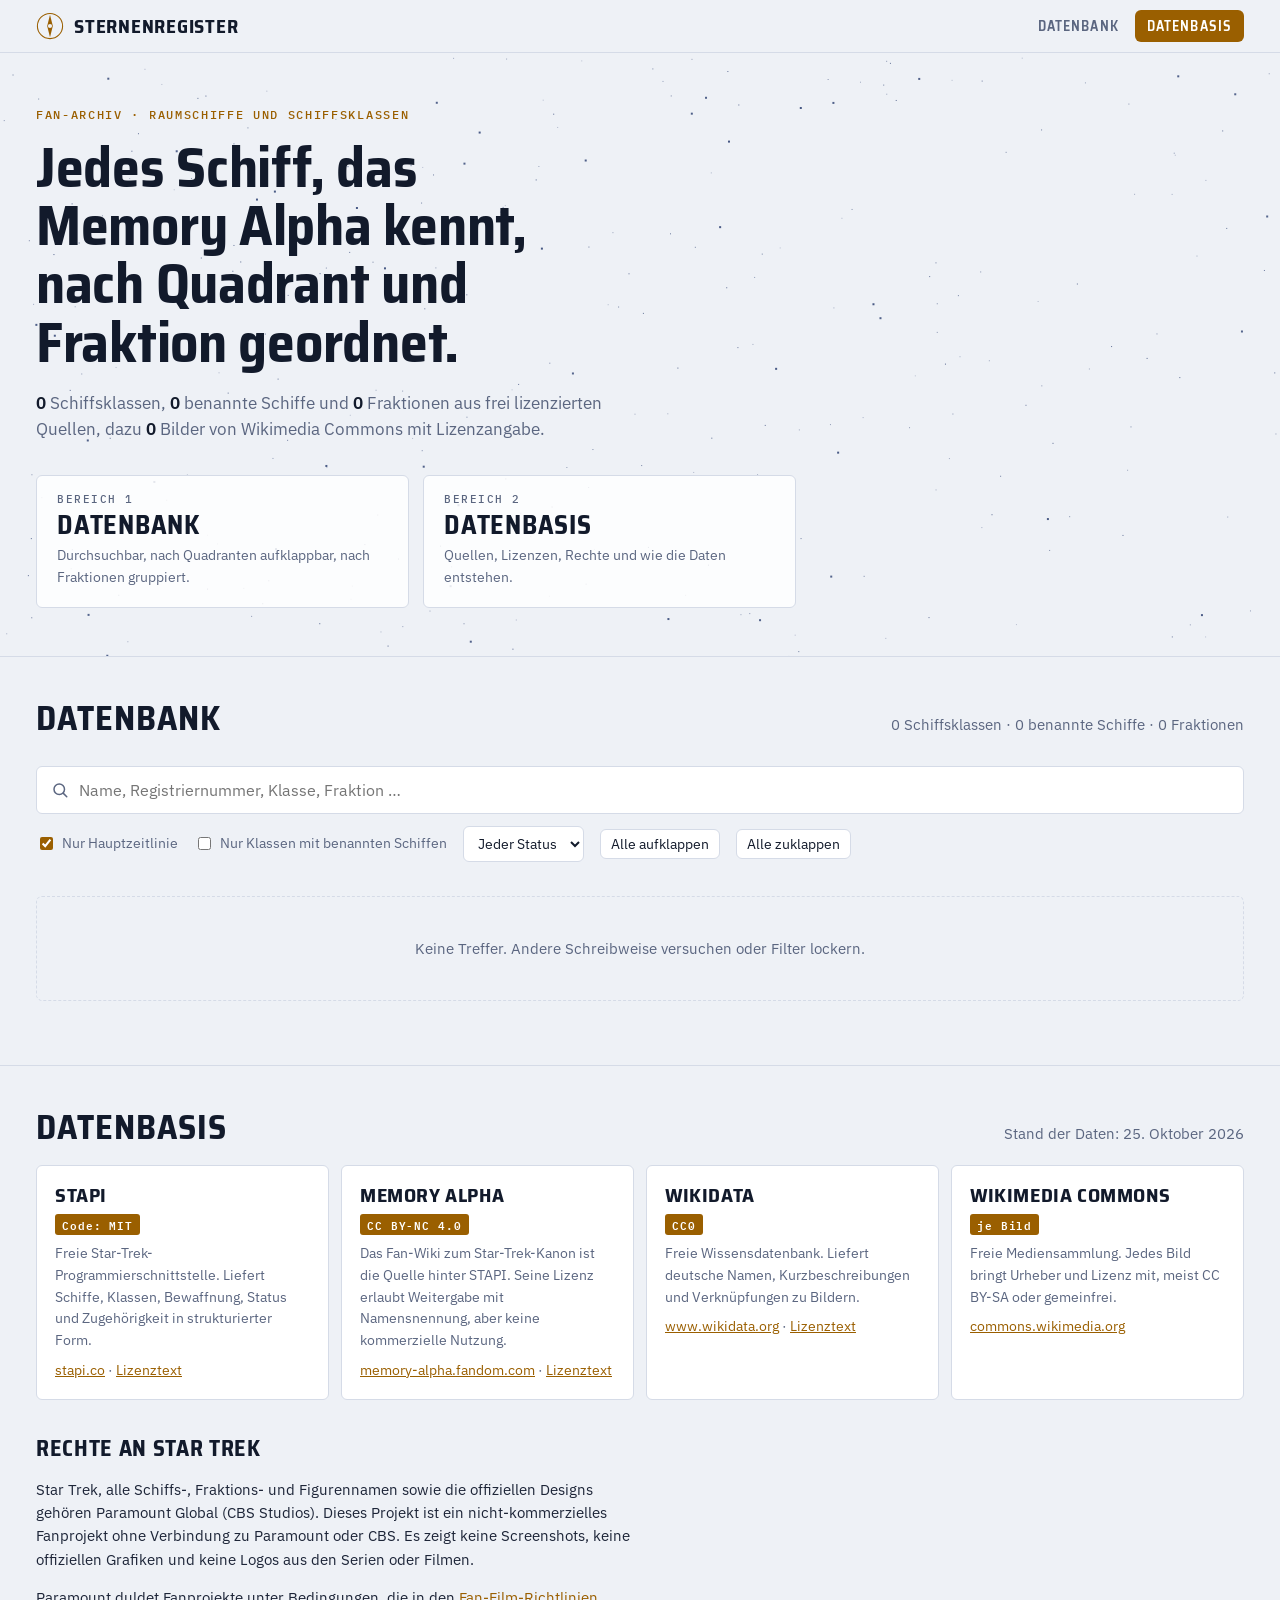
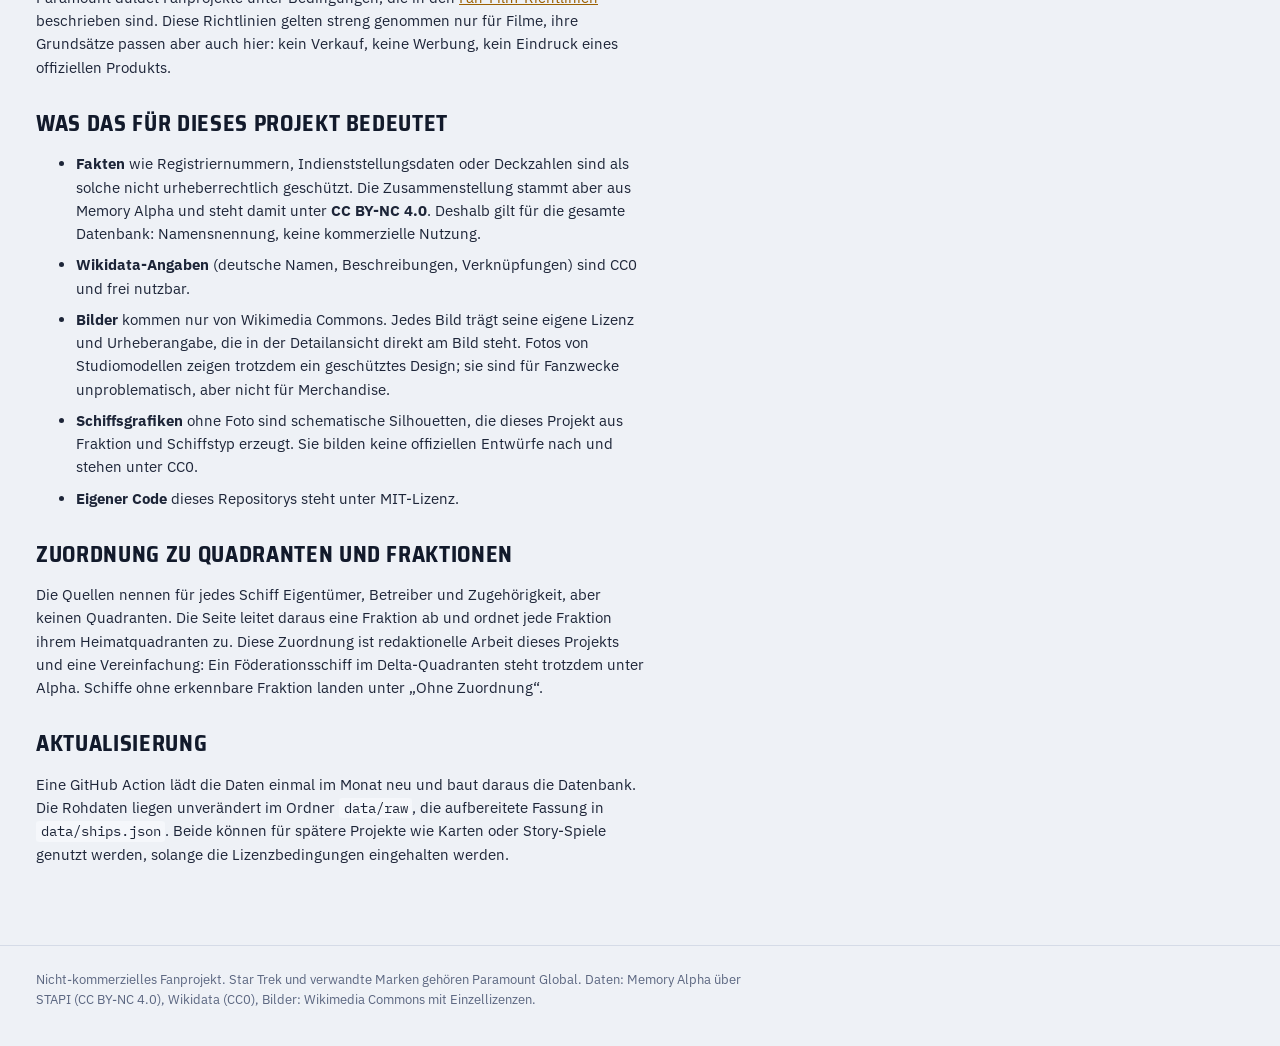
==== site/index.html @ c456ac93 "Hauptseite mit Datenbank und Datenbasis, Aufbereitung der Daten Co-Authored-By: Claude Opus 5.5 (1M " ====
<!doctype html>
<html lang="de">
<head>
<meta charset="utf-8">
<meta name="viewport" content="width=device-width, initial-scale=1, viewport-fit=cover">
<title>Sternenregister</title>
<meta name="claude:viewport-fit-sides" content="cover">
<link rel="preconnect" href="https://fonts.googleapis.com">
<link rel="preconnect" href="https://fonts.gstatic.com" crossorigin>
<link rel="stylesheet" href="https://fonts.googleapis.com/css2?family=Saira+Semi+Condensed:wght@400;600;700&family=IBM+Plex+Sans:wght@400;500;600&family=IBM+Plex+Mono:wght@400;500&display=swap">
<link rel="stylesheet" href="styles.css">
</head>
<body>
<!--BODY-->
<header class="top">
  <div class="wrap top-in">
    <a class="brand" href="#start" aria-label="Sternenregister, zur Startseite">
      <svg viewBox="0 0 40 40" aria-hidden="true"><circle cx="20" cy="20" r="18" fill="none" stroke="currentColor" stroke-width="1.5"/><path d="M20 4 L24 20 L20 36 L16 20 Z" fill="currentColor"/><circle cx="20" cy="20" r="3" fill="var(--bg)"/></svg>
      <span>Sternenregister</span>
    </a>
    <nav class="tabs" aria-label="Bereiche">
      <a href="#datenbank" data-view="datenbank">Datenbank</a>
      <a href="#datenbasis" data-view="datenbasis">Datenbasis</a>
    </nav>
  </div>
</header>

<main>
  <section id="start" class="hero">
    <canvas id="starfield" aria-hidden="true"></canvas>
    <div class="wrap hero-in">
      <p class="eyebrow">Fan-Archiv · Raumschiffe und Schiffsklassen</p>
      <h1>Jedes Schiff, das Memory Alpha kennt, nach Quadrant und Fraktion geordnet.</h1>
      <p class="lede" id="hero-stats">Die Daten werden geladen.</p>
      <div class="hero-cards">
        <a class="door" href="#datenbank">
          <span class="door-k">Bereich 1</span>
          <span class="door-t">Datenbank</span>
          <span class="door-d">Durchsuchbar, nach Quadranten aufklappbar, nach Fraktionen gruppiert.</span>
        </a>
        <a class="door" href="#datenbasis">
          <span class="door-k">Bereich 2</span>
          <span class="door-t">Datenbasis</span>
          <span class="door-d">Quellen, Lizenzen, Rechte und wie die Daten entstehen.</span>
        </a>
      </div>
    </div>
  </section>

  <section id="datenbank" class="view">
    <div class="wrap">
      <div class="sec-head">
        <h2>Datenbank</h2>
        <p class="muted" id="db-summary"></p>
      </div>

      <div class="controls" role="search">
        <label class="search">
          <span class="sr">Suche</span>
          <svg viewBox="0 0 24 24" aria-hidden="true"><circle cx="11" cy="11" r="7" fill="none" stroke="currentColor" stroke-width="2"/><path d="M16.5 16.5 L21 21" stroke="currentColor" stroke-width="2" stroke-linecap="round"/></svg>
          <input id="q" type="search" placeholder="Name, Registriernummer, Klasse, Fraktion …" autocomplete="off">
        </label>
        <div class="filters">
          <label class="chk"><input type="checkbox" id="f-main" checked> Nur Hauptzeitlinie</label>
          <label class="chk"><input type="checkbox" id="f-ships"> Nur Klassen mit benannten Schiffen</label>
          <select id="f-status" aria-label="Status">
            <option value="">Jeder Status</option>
          </select>
          <button type="button" class="btn-ghost" id="expand-all">Alle aufklappen</button>
          <button type="button" class="btn-ghost" id="collapse-all">Alle zuklappen</button>
        </div>
      </div>

      <div id="quadrants" class="quadrants"></div>
    </div>
  </section>

  <section id="datenbasis" class="view">
    <div class="wrap prose-wrap">
      <div class="sec-head">
        <h2>Datenbasis</h2>
        <p class="muted" id="basis-built"></p>
      </div>
      <div class="sources" id="sources"></div>

      <div class="prose">
        <h3>Rechte an Star Trek</h3>
        <p>Star Trek, alle Schiffs-, Fraktions- und Figurennamen sowie die offiziellen Designs gehören Paramount Global (CBS Studios). Dieses Projekt ist ein nicht-kommerzielles Fanprojekt ohne Verbindung zu Paramount oder CBS. Es zeigt keine Screenshots, keine offiziellen Grafiken und keine Logos aus den Serien oder Filmen.</p>
        <p>Paramount duldet Fanprojekte unter Bedingungen, die in den <a href="https://www.startrek.com/fan-films" target="_blank" rel="noopener">Fan-Film-Richtlinien</a> beschrieben sind. Diese Richtlinien gelten streng genommen nur für Filme, ihre Grundsätze passen aber auch hier: kein Verkauf, keine Werbung, kein Eindruck eines offiziellen Produkts.</p>

        <h3>Was das für dieses Projekt bedeutet</h3>
        <ul>
          <li><strong>Fakten</strong> wie Registriernummern, Indienststellungsdaten oder Deckzahlen sind als solche nicht urheberrechtlich geschützt. Die Zusammenstellung stammt aber aus Memory Alpha und steht damit unter <strong>CC BY-NC 4.0</strong>. Deshalb gilt für die gesamte Datenbank: Namensnennung, keine kommerzielle Nutzung.</li>
          <li><strong>Wikidata-Angaben</strong> (deutsche Namen, Beschreibungen, Verknüpfungen) sind CC0 und frei nutzbar.</li>
          <li><strong>Bilder</strong> kommen nur von Wikimedia Commons. Jedes Bild trägt seine eigene Lizenz und Urheberangabe, die in der Detailansicht direkt am Bild steht. Fotos von Studiomodellen zeigen trotzdem ein geschütztes Design; sie sind für Fanzwecke unproblematisch, aber nicht für Merchandise.</li>
          <li><strong>Schiffsgrafiken</strong> ohne Foto sind schematische Silhouetten, die dieses Projekt aus Fraktion und Schiffstyp erzeugt. Sie bilden keine offiziellen Entwürfe nach und stehen unter CC0.</li>
          <li><strong>Eigener Code</strong> dieses Repositorys steht unter MIT-Lizenz.</li>
        </ul>

        <h3>Zuordnung zu Quadranten und Fraktionen</h3>
        <p>Die Quellen nennen für jedes Schiff Eigentümer, Betreiber und Zugehörigkeit, aber keinen Quadranten. Die Seite leitet daraus eine Fraktion ab und ordnet jede Fraktion ihrem Heimatquadranten zu. Diese Zuordnung ist redaktionelle Arbeit dieses Projekts und eine Vereinfachung: Ein Föderationsschiff im Delta-Quadranten steht trotzdem unter Alpha. Schiffe ohne erkennbare Fraktion landen unter „Ohne Zuordnung“.</p>

        <h3>Aktualisierung</h3>
        <p>Eine GitHub Action lädt die Daten einmal im Monat neu und baut daraus die Datenbank. Die Rohdaten liegen unverändert im Ordner <code>data/raw</code>, die aufbereitete Fassung in <code>data/ships.json</code>. Beide können für spätere Projekte wie Karten oder Story-Spiele genutzt werden, solange die Lizenzbedingungen eingehalten werden.</p>
      </div>
    </div>
  </section>
</main>

<div class="drawer" id="drawer" hidden>
  <div class="drawer-scrim" data-close></div>
  <article class="drawer-panel" role="dialog" aria-modal="true" aria-labelledby="d-title">
    <button type="button" class="close" data-close aria-label="Schließen">×</button>
    <div id="drawer-body"></div>
  </article>
</div>

<footer class="foot">
  <div class="wrap">
    <p>Nicht-kommerzielles Fanprojekt. Star Trek und verwandte Marken gehören Paramount Global. Daten: Memory Alpha über STAPI (CC BY-NC 4.0), Wikidata (CC0), Bilder: Wikimedia Commons mit Einzellizenzen.</p>
  </div>
</footer>
<!--/BODY-->
<script src="data.js"></script>
<script src="app.js"></script>
</body>
</html>
---- site/styles.css ----
/* Layout: Navigationsatlas. Ein ruhiger Kopf, darunter Quadranten als aufklappbare Sektoren,
   darin Fraktionen, darin Schiffsklassen als Karteikarten mit schematischer Silhouette. */
:root {
  --bg: #0a0e16;
  --surface: #111827;
  --surface-2: #172033;
  --line: #243049;
  --fg: #e4e8f1;
  --muted: #8b95ad;
  --accent: #e6ad4c;
  --accent-ink: #1a1204;
  --grid: rgba(120, 150, 210, 0.07);
  --star: 220, 230, 255;
  --shadow: 0 20px 60px rgba(0, 0, 0, 0.55);
  --font-display: "Saira Semi Condensed", "Arial Narrow", "Roboto Condensed", sans-serif;
  --font-body: "IBM Plex Sans", "Segoe UI", system-ui, sans-serif;
  --font-mono: "IBM Plex Mono", ui-monospace, "SFMono-Regular", Menlo, monospace;
  --r: 6px;
  color-scheme: dark;
}
@media (prefers-color-scheme: light) {
  :root:not([data-theme="dark"]) {
    --bg: #eef1f6; --surface: #ffffff; --surface-2: #f5f7fb; --line: #d5dbe7;
    --fg: #121a2b; --muted: #5b6680; --accent: #9a5f00; --accent-ink: #ffffff;
    --grid: rgba(40, 60, 110, 0.06); --star: 40, 60, 110; --shadow: 0 20px 50px rgba(20, 30, 60, 0.18);
    color-scheme: light;
  }
}
:root[data-theme="light"] {
  --bg: #eef1f6; --surface: #ffffff; --surface-2: #f5f7fb; --line: #d5dbe7;
  --fg: #121a2b; --muted: #5b6680; --accent: #9a5f00; --accent-ink: #ffffff;
  --grid: rgba(40, 60, 110, 0.06); --star: 40, 60, 110; --shadow: 0 20px 50px rgba(20, 30, 60, 0.18);
  color-scheme: light;
}

* { box-sizing: border-box; }
html { scroll-behavior: smooth; }
@media (prefers-reduced-motion: reduce) { html { scroll-behavior: auto; } }
body {
  margin: 0;
  background: var(--bg);
  color: var(--fg);
  font: 15px/1.55 var(--font-body);
  -webkit-font-smoothing: antialiased;
}
body::before {
  content: ""; position: fixed; inset: 0 0 auto; height: env(safe-area-inset-top, 0px);
  z-index: 10; background: var(--bg);
}
a { color: var(--accent); }
a:focus-visible, button:focus-visible, input:focus-visible, select:focus-visible, summary:focus-visible {
  outline: 2px solid var(--accent); outline-offset: 2px; border-radius: 3px;
}
code { font-family: var(--font-mono); font-size: 0.9em; background: var(--surface-2); padding: 0.1em 0.35em; border-radius: 3px; }
.sr { position: absolute; width: 1px; height: 1px; overflow: hidden; clip: rect(0 0 0 0); }
.muted { color: var(--muted); }
.wrap {
  max-width: 1240px; margin: 0 auto;
  padding-left: max(16px, env(safe-area-inset-left, 0px));
  padding-right: max(16px, env(safe-area-inset-right, 0px));
}

/* Kopfzeile */
.top {
  position: sticky; top: env(safe-area-inset-top, 0px); z-index: 20;
  background: color-mix(in srgb, var(--bg) 88%, transparent);
  backdrop-filter: blur(10px);
  border-bottom: 1px solid var(--line);
}
.top-in { display: flex; align-items: center; justify-content: space-between; gap: 16px; padding-block: 10px; }
.brand { display: flex; align-items: center; gap: 10px; color: var(--fg); text-decoration: none; font: 700 19px/1 var(--font-display); letter-spacing: 0.04em; text-transform: uppercase; }
.brand svg { width: 28px; height: 28px; color: var(--accent); }
.tabs { display: flex; gap: 4px; }
.tabs a {
  font: 600 14px/1 var(--font-display); letter-spacing: 0.08em; text-transform: uppercase;
  color: var(--muted); text-decoration: none; padding: 9px 12px; border-radius: var(--r);
}
.tabs a:hover { color: var(--fg); background: var(--surface-2); }
.tabs a.on { color: var(--accent-ink); background: var(--accent); }

/* Hero */
.hero { position: relative; overflow: hidden; border-bottom: 1px solid var(--line); }
#starfield { position: absolute; inset: 0; width: 100%; height: 100%; }
.hero-in { position: relative; padding-block: 56px 48px; }
.eyebrow { font: 500 12px/1 var(--font-mono); letter-spacing: 0.14em; text-transform: uppercase; color: var(--accent); margin: 0 0 18px; }
.hero h1 {
  font: 700 clamp(30px, 5vw, 56px)/1.04 var(--font-display); letter-spacing: -0.005em;
  margin: 0; max-width: 18ch; text-wrap: balance;
}
.lede { color: var(--muted); font-size: 17px; max-width: 60ch; margin: 18px 0 0; }
.lede b { color: var(--fg); font-weight: 600; font-variant-numeric: tabular-nums; }
.hero-cards { display: grid; grid-template-columns: repeat(auto-fit, minmax(240px, 1fr)); gap: 14px; margin-top: 32px; max-width: 760px; }
.door {
  display: grid; gap: 6px; padding: 18px 20px; text-decoration: none; color: var(--fg);
  background: color-mix(in srgb, var(--surface) 85%, transparent); border: 1px solid var(--line); border-radius: var(--r);
  transition: border-color .15s, transform .15s;
}
.door:hover { border-color: var(--accent); transform: translateY(-2px); }
.door-k { font: 500 11px/1 var(--font-mono); letter-spacing: 0.14em; text-transform: uppercase; color: var(--muted); }
.door-t { font: 700 26px/1.1 var(--font-display); text-transform: uppercase; letter-spacing: 0.03em; }
.door-d { color: var(--muted); font-size: 14px; }

/* Abschnitte */
.view { padding-block: 44px 64px; scroll-margin-top: 60px; }
.view + .view { border-top: 1px solid var(--line); }
.sec-head { display: flex; flex-wrap: wrap; align-items: baseline; justify-content: space-between; gap: 6px 20px; margin-bottom: 20px; }
.sec-head h2 { font: 700 34px/1 var(--font-display); text-transform: uppercase; letter-spacing: 0.03em; margin: 0; }
.sec-head p { margin: 0; font-variant-numeric: tabular-nums; }

/* Steuerung */
.controls { display: grid; gap: 12px; margin-bottom: 24px; position: sticky; top: calc(env(safe-area-inset-top, 0px) + 53px); z-index: 5; background: var(--bg); padding-block: 10px; }
.search { display: flex; align-items: center; gap: 10px; background: var(--surface); border: 1px solid var(--line); border-radius: var(--r); padding: 0 14px; }
.search:focus-within { border-color: var(--accent); }
.search svg { width: 18px; height: 18px; color: var(--muted); flex: none; }
.search input { flex: 1; min-width: 0; background: none; border: 0; color: var(--fg); font: 16px/1 var(--font-body); padding: 13px 0; outline: none; }
.filters { display: flex; flex-wrap: wrap; gap: 8px 16px; align-items: center; font-size: 14px; color: var(--muted); }
.chk { display: flex; align-items: center; gap: 6px; cursor: pointer; }
.chk input { accent-color: var(--accent); }
select, .btn-ghost {
  font: 14px/1 var(--font-body); color: var(--fg); background: var(--surface); border: 1px solid var(--line);
  border-radius: var(--r); padding: 7px 10px; cursor: pointer;
}
.btn-ghost:hover { border-color: var(--muted); }

/* Quadranten */
.quadrants { display: grid; gap: 14px; }
.quad { border: 1px solid var(--line); border-radius: var(--r); background: var(--surface); overflow: hidden; }
.quad > summary {
  list-style: none; cursor: pointer; display: grid; grid-template-columns: 56px 1fr auto; align-items: center; gap: 16px;
  padding: 16px 18px; background-image: linear-gradient(var(--grid) 1px, transparent 1px), linear-gradient(90deg, var(--grid) 1px, transparent 1px);
  background-size: 22px 22px;
}
.quad > summary::-webkit-details-marker { display: none; }
.quad-glyph { width: 56px; height: 56px; }
.quad-name { font: 700 24px/1 var(--font-display); text-transform: uppercase; letter-spacing: 0.04em; }
.quad-sub { color: var(--muted); font-size: 13px; margin-top: 4px; }
.quad-count { text-align: right; font: 500 13px/1.3 var(--font-mono); color: var(--muted); font-variant-numeric: tabular-nums; }
.quad-count b { display: block; color: var(--fg); font: 700 22px/1 var(--font-display); }
.chev { transition: transform .2s; display: inline-block; margin-left: 6px; color: var(--muted); }
details[open] > summary .chev { transform: rotate(90deg); }
.quad-body { padding: 4px 18px 18px; display: grid; gap: 10px; }

.fac { border-top: 1px solid var(--line); }
.fac > summary { list-style: none; cursor: pointer; display: flex; align-items: center; gap: 12px; padding: 14px 0; }
.fac > summary::-webkit-details-marker { display: none; }
.fac-dot { width: 12px; height: 12px; border-radius: 50%; background: var(--fc); box-shadow: 0 0 0 3px color-mix(in srgb, var(--fc) 25%, transparent); flex: none; }
.fac-name { font: 600 18px/1.2 var(--font-display); letter-spacing: 0.02em; }
.fac-meta { margin-left: auto; color: var(--muted); font: 13px/1 var(--font-mono); white-space: nowrap; font-variant-numeric: tabular-nums; }
.fac-body { padding: 0 0 16px; }
.fac-note { color: var(--muted); font-size: 13px; margin: -4px 0 12px; max-width: 70ch; }

.grid { display: grid; grid-template-columns: repeat(auto-fill, minmax(230px, 1fr)); gap: 10px; }
.card {
  display: grid; grid-template-rows: auto 1fr; text-align: left; cursor: pointer; padding: 0; color: inherit; font: inherit;
  background: var(--surface-2); border: 1px solid var(--line); border-radius: var(--r); overflow: hidden;
  transition: border-color .15s, transform .15s;
}
.card:hover { border-color: var(--fc, var(--accent)); transform: translateY(-1px); }
.card-art { aspect-ratio: 16 / 9; max-width: 100%; display: grid; place-items: center; background: radial-gradient(circle at 50% 60%, color-mix(in srgb, var(--fc) 18%, transparent), transparent 70%); border-bottom: 1px solid var(--line); overflow: hidden; }
.card-art svg { width: 82%; height: 82%; }
.card-art img { width: 100%; height: 100%; object-fit: cover; }
.card-body { padding: 10px 12px 12px; display: grid; gap: 4px; align-content: start; min-width: 0; }
.card-t { font: 600 16px/1.2 var(--font-display); letter-spacing: 0.01em; overflow-wrap: anywhere; }
.card-s { color: var(--muted); font-size: 12.5px; }
.tags { display: flex; flex-wrap: wrap; gap: 4px; margin-top: 4px; }
.tag { font: 500 10.5px/1 var(--font-mono); letter-spacing: 0.05em; text-transform: uppercase; padding: 4px 6px; border-radius: 3px; border: 1px solid var(--line); color: var(--muted); }
.tag.alt { border-color: color-mix(in srgb, var(--accent) 60%, transparent); color: var(--accent); }
.tag.ok { color: #5cc08a; border-color: color-mix(in srgb, #5cc08a 50%, transparent); }
.tag.bad { color: #e0736a; border-color: color-mix(in srgb, #e0736a 50%, transparent); }

.loose { margin-top: 14px; }
.loose h4 { font: 600 13px/1 var(--font-mono); text-transform: uppercase; letter-spacing: 0.1em; color: var(--muted); margin: 0 0 8px; }
.shiplist { display: grid; grid-template-columns: repeat(auto-fill, minmax(220px, 1fr)); gap: 2px 16px; margin: 0; padding: 0; list-style: none; }
.shiplist button { all: unset; cursor: pointer; display: flex; gap: 8px; align-items: baseline; padding: 4px 0; width: 100%; }
.shiplist button:hover .sn { color: var(--accent); }
.shiplist button:focus-visible { outline: 2px solid var(--accent); }
.sn { font-weight: 500; overflow-wrap: anywhere; }
.sr-reg { color: var(--muted); font: 12px/1 var(--font-mono); white-space: nowrap; }
.more { margin-top: 10px; }
.empty { padding: 40px; text-align: center; color: var(--muted); border: 1px dashed var(--line); border-radius: var(--r); }

/* Detailansicht */
.drawer { position: fixed; inset: 0; z-index: 50; }
.drawer-scrim { position: absolute; inset: 0; background: rgba(4, 7, 14, 0.6); }
.drawer-panel {
  position: absolute; top: 0; right: 0; bottom: 0; width: min(560px, 100%); overflow-y: auto;
  background: var(--surface); border-left: 1px solid var(--line); box-shadow: var(--shadow);
  padding: calc(env(safe-area-inset-top, 0px) + 20px) max(20px, env(safe-area-inset-right, 0px)) calc(env(safe-area-inset-bottom, 0px) + 32px) 20px;
  animation: slide .22s ease-out;
}
@keyframes slide { from { transform: translateX(30px); opacity: .6; } to { transform: none; opacity: 1; } }
@media (prefers-reduced-motion: reduce) { .drawer-panel { animation: none; } }
.close { position: sticky; top: 0; float: right; width: 36px; height: 36px; border-radius: 50%; border: 1px solid var(--line); background: var(--surface-2); color: var(--fg); font-size: 22px; line-height: 1; cursor: pointer; }
.d-kicker { font: 500 12px/1 var(--font-mono); letter-spacing: 0.12em; text-transform: uppercase; color: var(--fc, var(--accent)); margin: 4px 0 10px; }
.d-title { font: 700 32px/1.05 var(--font-display); margin: 0 0 6px; text-wrap: balance; overflow-wrap: anywhere; }
.d-sub { color: var(--muted); margin: 0 0 16px; }
.d-art { border: 1px solid var(--line); border-radius: var(--r); background: radial-gradient(circle at 50% 55%, color-mix(in srgb, var(--fc) 22%, transparent), transparent 70%), var(--surface-2); aspect-ratio: 16 / 9; max-width: 100%; display: grid; place-items: center; overflow: hidden; }
.d-art svg { width: 80%; height: 80%; }
.d-art img { width: 100%; height: 100%; object-fit: contain; background: #000; }
.credit { font-size: 12px; color: var(--muted); margin: 6px 0 0; overflow-wrap: anywhere; }
.specs { display: grid; grid-template-columns: max-content 1fr; gap: 6px 16px; margin: 20px 0; font-size: 14px; }
.specs dt { color: var(--muted); font: 12px/1.6 var(--font-mono); text-transform: uppercase; letter-spacing: 0.06em; }
.specs dd { margin: 0; min-width: 0; overflow-wrap: anywhere; font-variant-numeric: tabular-nums; }
.d-h { font: 600 13px/1 var(--font-mono); letter-spacing: 0.1em; text-transform: uppercase; color: var(--muted); margin: 22px 0 8px; }
.d-links { display: flex; flex-wrap: wrap; gap: 8px; margin-top: 18px; }
.d-links a { font-size: 13px; padding: 7px 10px; border: 1px solid var(--line); border-radius: var(--r); text-decoration: none; }
.d-links a:hover { border-color: var(--accent); }
.d-ships { list-style: none; padding: 0; margin: 0; display: grid; gap: 2px; }
.d-ships button { all: unset; cursor: pointer; display: flex; justify-content: space-between; gap: 12px; padding: 6px 8px; border-radius: 4px; width: 100%; box-sizing: border-box; }
.d-ships button:hover { background: var(--surface-2); }
.d-ships button:focus-visible { outline: 2px solid var(--accent); }

/* Datenbasis */
.prose-wrap { max-width: 1240px; }
.sources { display: grid; grid-template-columns: repeat(auto-fit, minmax(260px, 1fr)); gap: 12px; margin-bottom: 36px; }
.src { background: var(--surface); border: 1px solid var(--line); border-radius: var(--r); padding: 18px; display: grid; gap: 8px; align-content: start; }
.src-n { font: 700 20px/1.1 var(--font-display); text-transform: uppercase; letter-spacing: 0.03em; }
.src-lic { justify-self: start; font: 600 11px/1 var(--font-mono); letter-spacing: 0.08em; padding: 5px 7px; border-radius: 3px; background: var(--accent); color: var(--accent-ink); }
.src p { margin: 0; color: var(--muted); font-size: 14px; }
.src-num { font: 700 28px/1 var(--font-display); font-variant-numeric: tabular-nums; }
.src-num small { font: 13px var(--font-body); color: var(--muted); margin-left: 6px; }
.prose { max-width: 68ch; }
.prose h3 { font: 700 22px/1.2 var(--font-display); text-transform: uppercase; letter-spacing: 0.03em; margin: 32px 0 10px; }
.prose p, .prose li { color: color-mix(in srgb, var(--fg) 85%, var(--muted)); }
.prose li { margin-bottom: 8px; }

.foot { border-top: 1px solid var(--line); padding-block: 24px 36px; color: var(--muted); font-size: 13px; }
.foot p { margin: 0; max-width: 90ch; }

@media (max-width: 560px) {
  .quad > summary { grid-template-columns: 40px 1fr; }
  .quad-glyph { width: 40px; height: 40px; }
  .quad-count { grid-column: 2; text-align: left; }
  .quad-count b { display: inline; font-size: 16px; margin-right: 4px; }
  .controls { position: static; }
  .tabs a { padding: 8px 9px; font-size: 13px; }
  .brand span { font-size: 16px; }
}
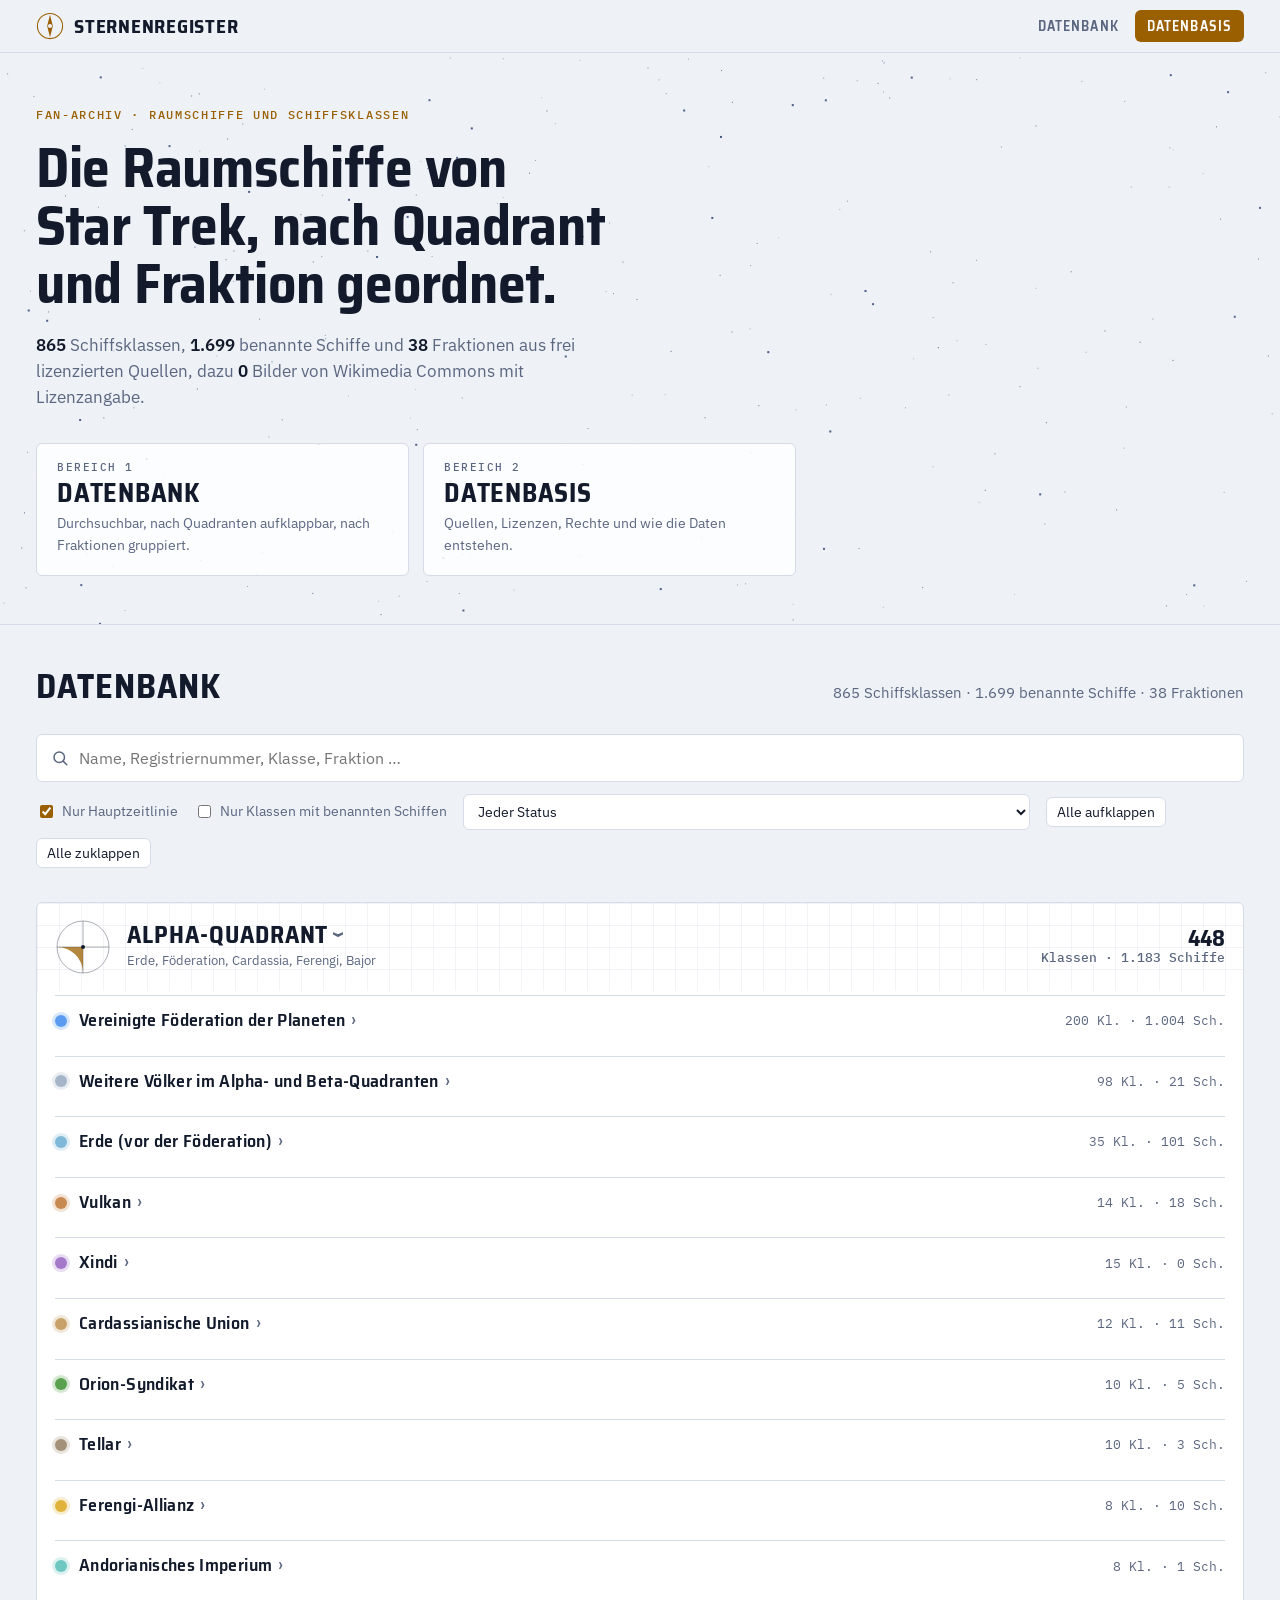
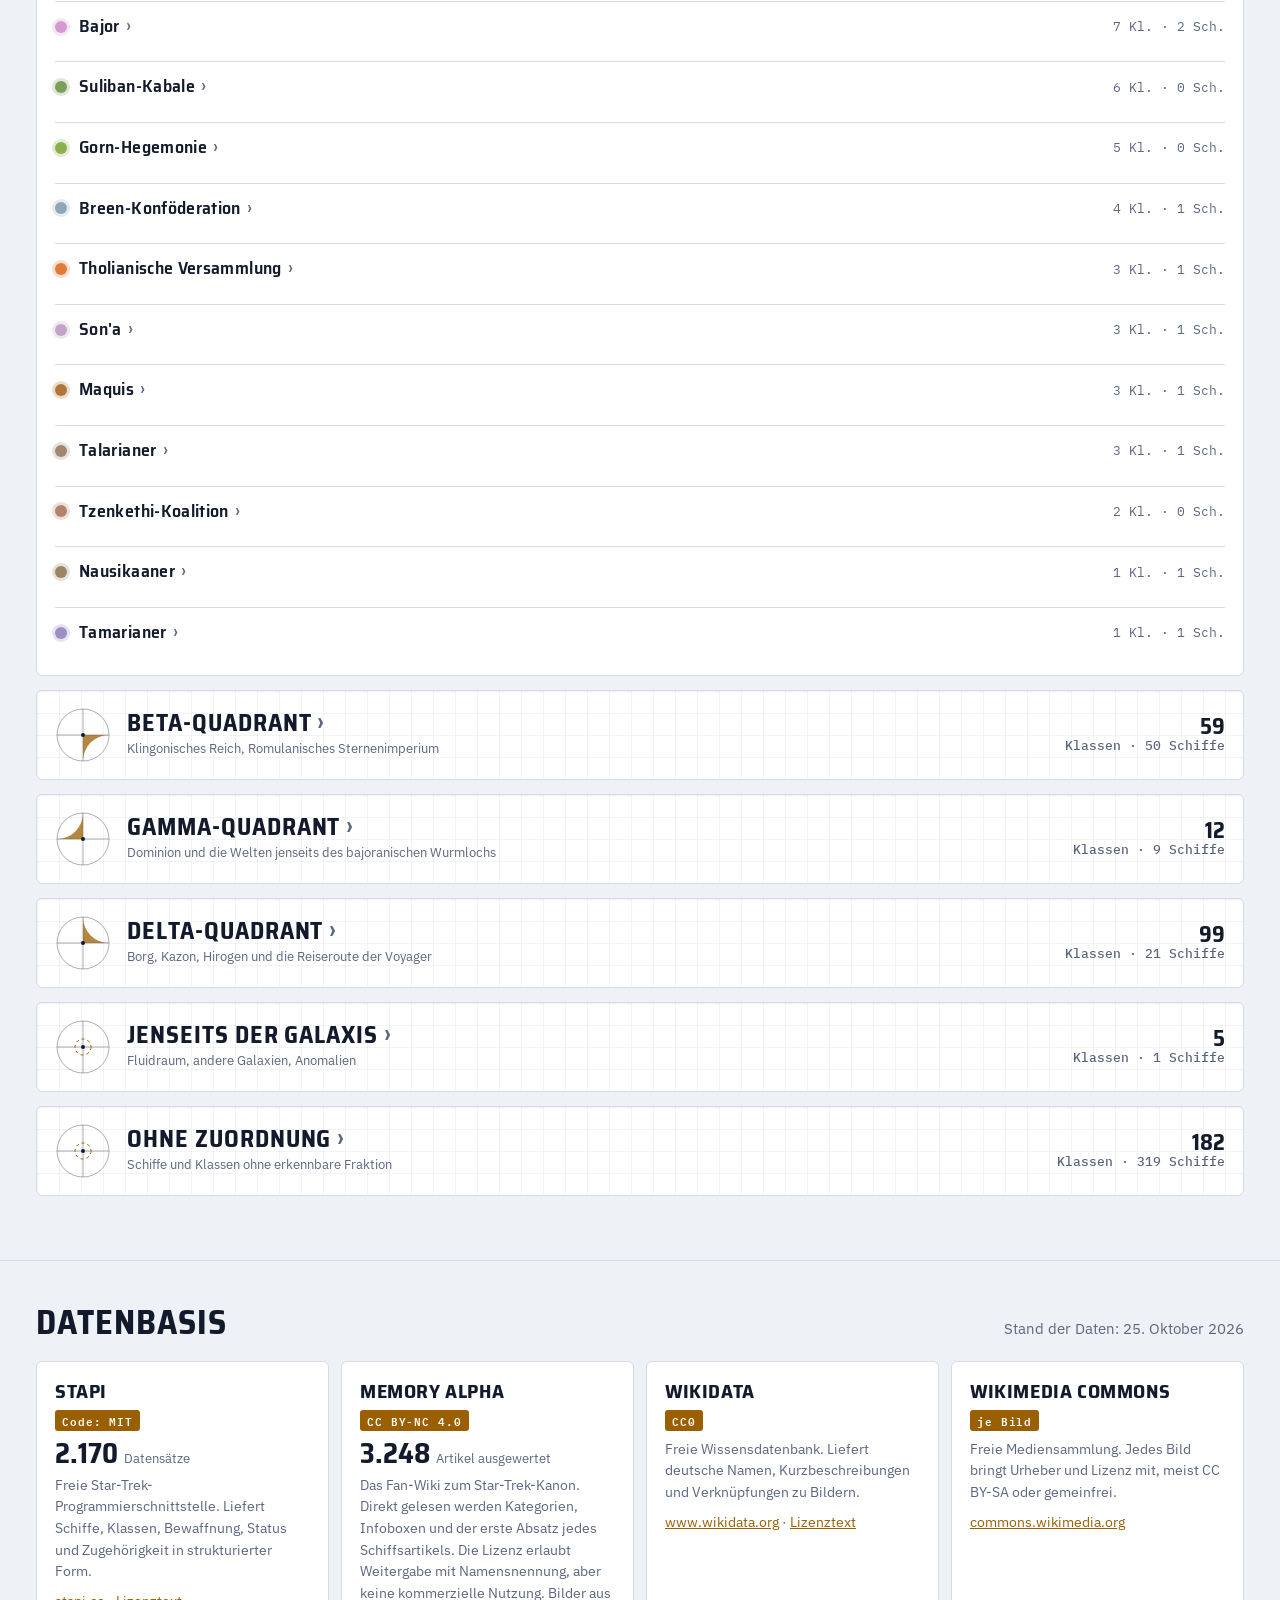
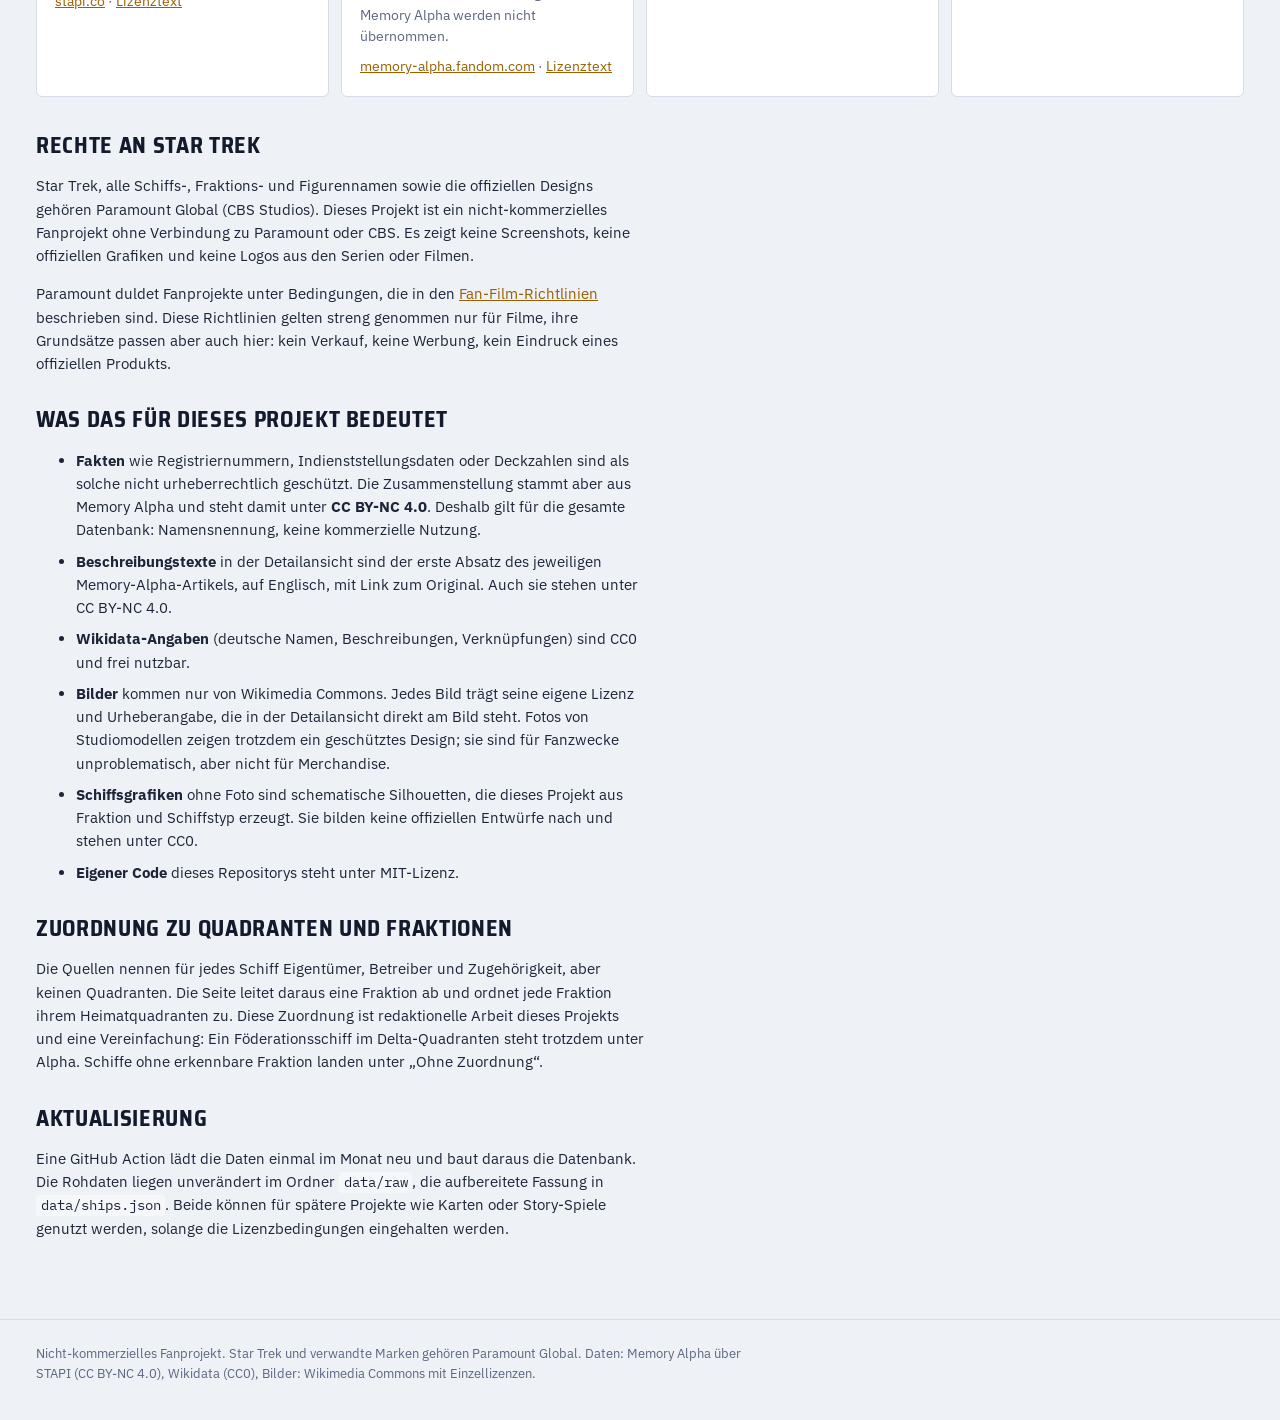
==== commit 029c3aab: "Memory-Alpha-Artikel einbinden, Wikidata-Abfrage verkleinern, Beschreibungstexte anzeigen Co-Authore" ====
--- a/site/index.html
+++ b/site/index.html
@@ -30,7 +30,7 @@
     <canvas id="starfield" aria-hidden="true"></canvas>
     <div class="wrap hero-in">
       <p class="eyebrow">Fan-Archiv · Raumschiffe und Schiffsklassen</p>
-      <h1>Jedes Schiff, das Memory Alpha kennt, nach Quadrant und Fraktion geordnet.</h1>
+      <h1>Die Raumschiffe von Star Trek, nach Quadrant und Fraktion geordnet.</h1>
       <p class="lede" id="hero-stats">Die Daten werden geladen.</p>
       <div class="hero-cards">
         <a class="door" href="#datenbank">
@@ -91,6 +91,7 @@
         <h3>Was das für dieses Projekt bedeutet</h3>
         <ul>
           <li><strong>Fakten</strong> wie Registriernummern, Indienststellungsdaten oder Deckzahlen sind als solche nicht urheberrechtlich geschützt. Die Zusammenstellung stammt aber aus Memory Alpha und steht damit unter <strong>CC BY-NC 4.0</strong>. Deshalb gilt für die gesamte Datenbank: Namensnennung, keine kommerzielle Nutzung.</li>
+          <li><strong>Beschreibungstexte</strong> in der Detailansicht sind der erste Absatz des jeweiligen Memory-Alpha-Artikels, auf Englisch, mit Link zum Original. Auch sie stehen unter CC BY-NC 4.0.</li>
           <li><strong>Wikidata-Angaben</strong> (deutsche Namen, Beschreibungen, Verknüpfungen) sind CC0 und frei nutzbar.</li>
           <li><strong>Bilder</strong> kommen nur von Wikimedia Commons. Jedes Bild trägt seine eigene Lizenz und Urheberangabe, die in der Detailansicht direkt am Bild steht. Fotos von Studiomodellen zeigen trotzdem ein geschütztes Design; sie sind für Fanzwecke unproblematisch, aber nicht für Merchandise.</li>
           <li><strong>Schiffsgrafiken</strong> ohne Foto sind schematische Silhouetten, die dieses Projekt aus Fraktion und Schiffstyp erzeugt. Sie bilden keine offiziellen Entwürfe nach und stehen unter CC0.</li>
--- a/site/styles.css
+++ b/site/styles.css
@@ -198,6 +198,7 @@
 .d-art svg { width: 80%; height: 80%; }
 .d-art img { width: 100%; height: 100%; object-fit: contain; background: #000; }
 .credit { font-size: 12px; color: var(--muted); margin: 6px 0 0; overflow-wrap: anywhere; }
+.d-intro { margin: 18px 0 0; font-size: 15px; line-height: 1.6; max-width: 62ch; }
 .specs { display: grid; grid-template-columns: max-content 1fr; gap: 6px 16px; margin: 20px 0; font-size: 14px; }
 .specs dt { color: var(--muted); font: 12px/1.6 var(--font-mono); text-transform: uppercase; letter-spacing: 0.06em; }
 .specs dd { margin: 0; min-width: 0; overflow-wrap: anywhere; font-variant-numeric: tabular-nums; }
@@ -233,6 +234,9 @@
   .quad-count { grid-column: 2; text-align: left; }
   .quad-count b { display: inline; font-size: 16px; margin-right: 4px; }
   .controls { position: static; }
-  .tabs a { padding: 8px 9px; font-size: 13px; }
-  .brand span { font-size: 16px; }
-}
+  .brand span { font-size: 15px; }
+  .top-in { gap: 8px; }
+  .tabs { gap: 2px; }
+  .tabs a { padding: 8px 7px; font-size: 12px; letter-spacing: 0.05em; }
+}
+@media (max-width: 380px) { .brand span { display: none; } }
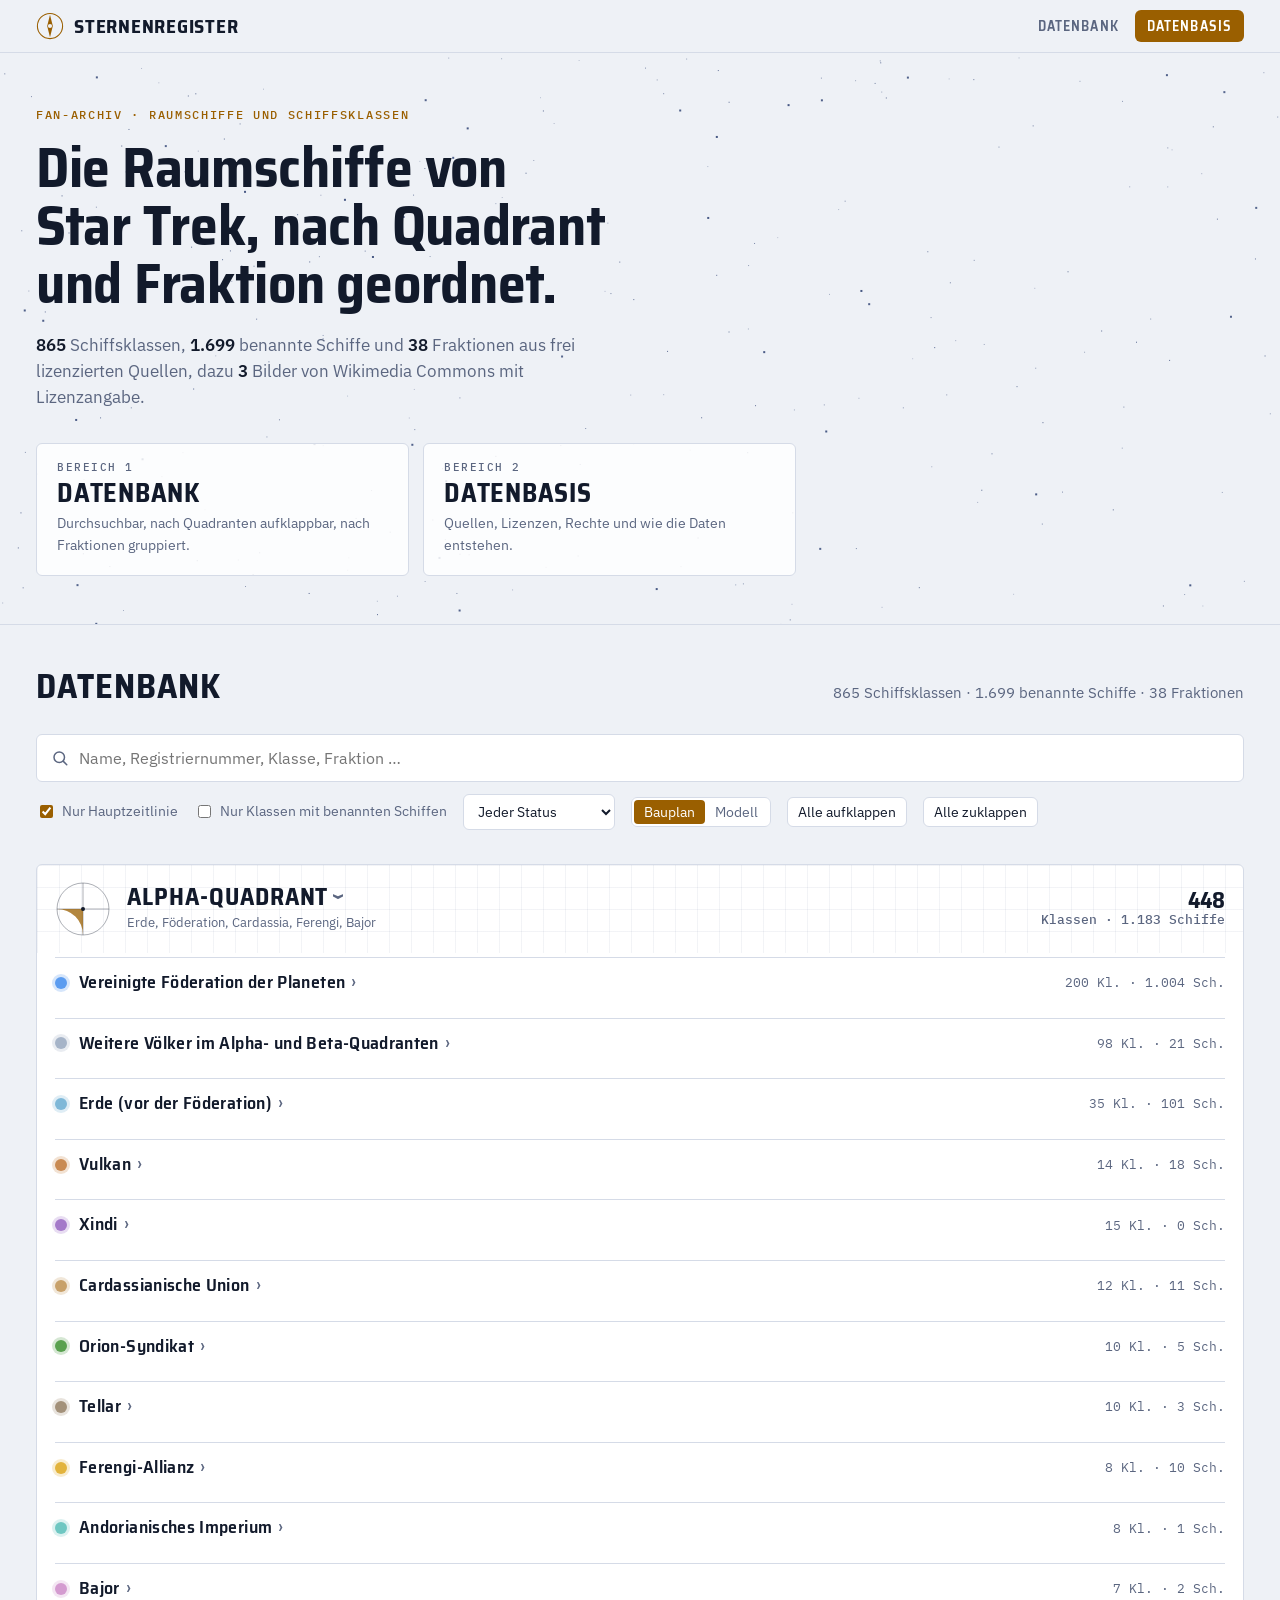
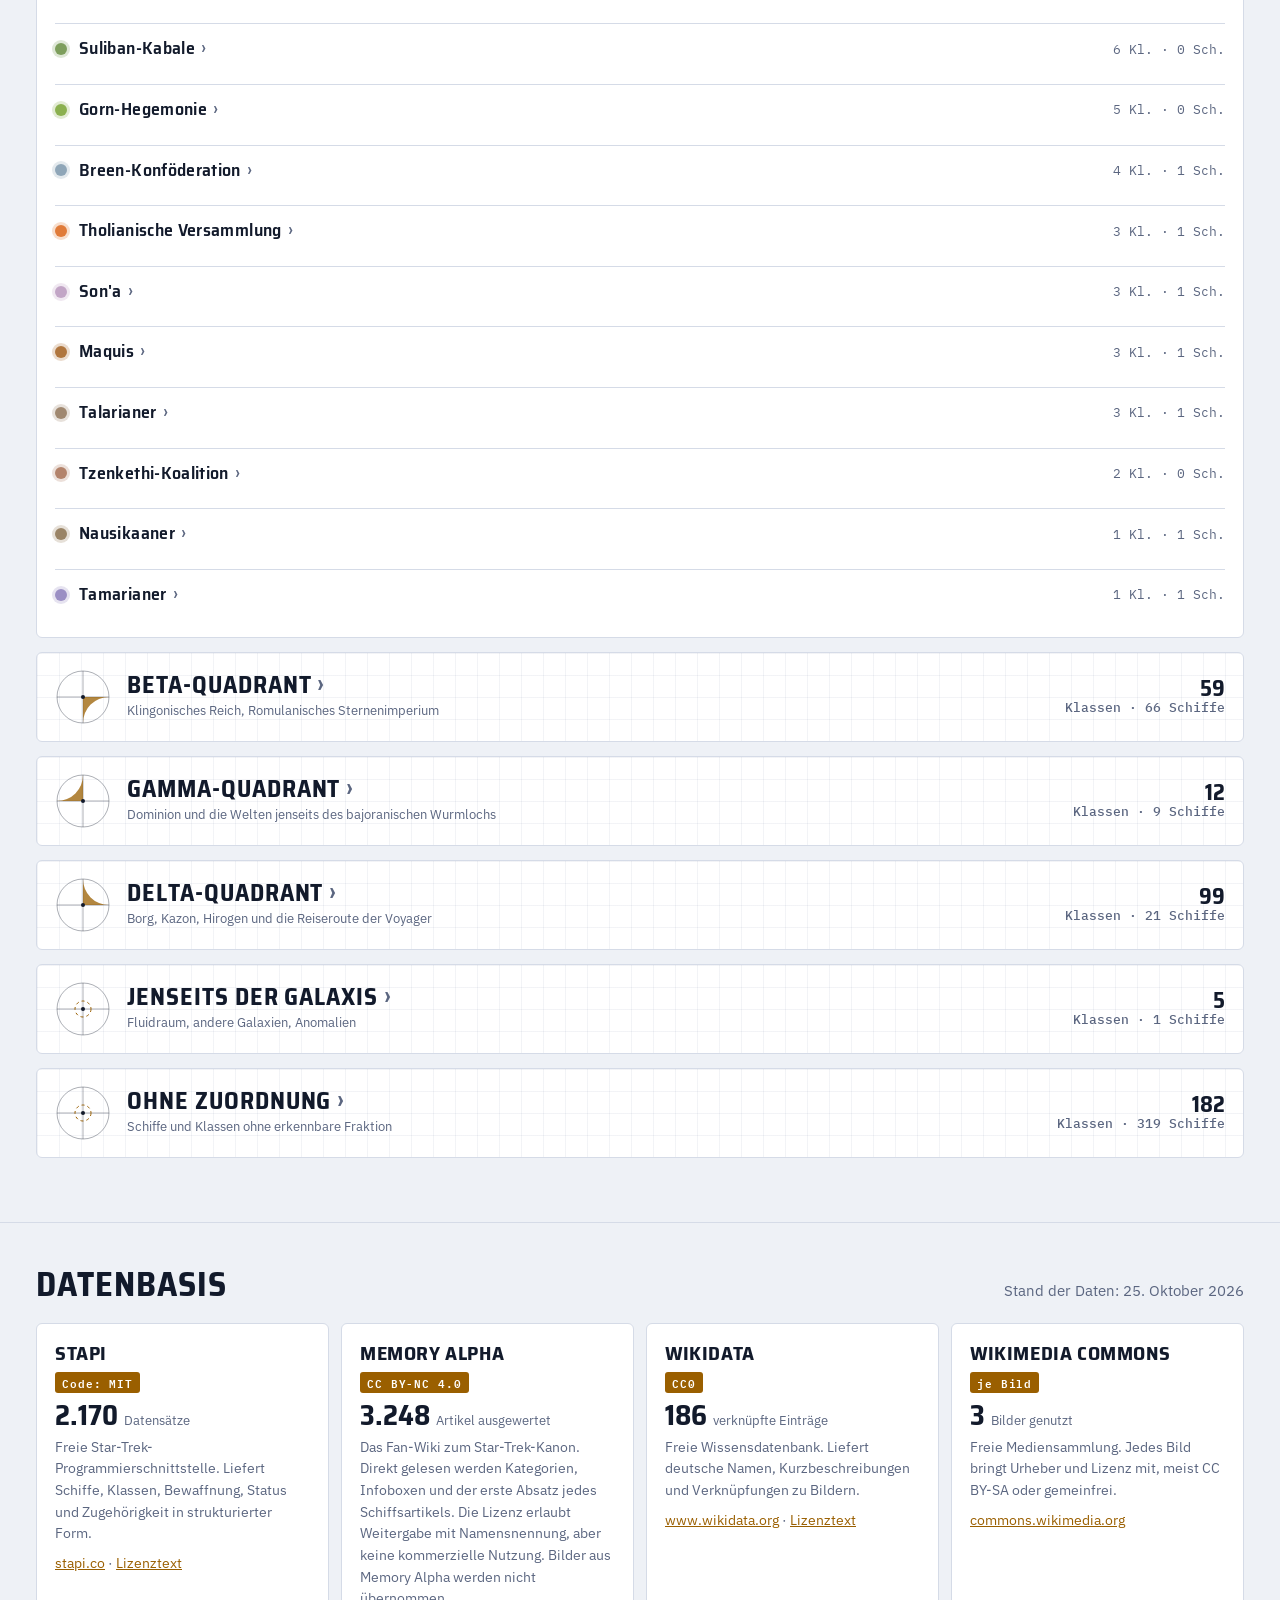
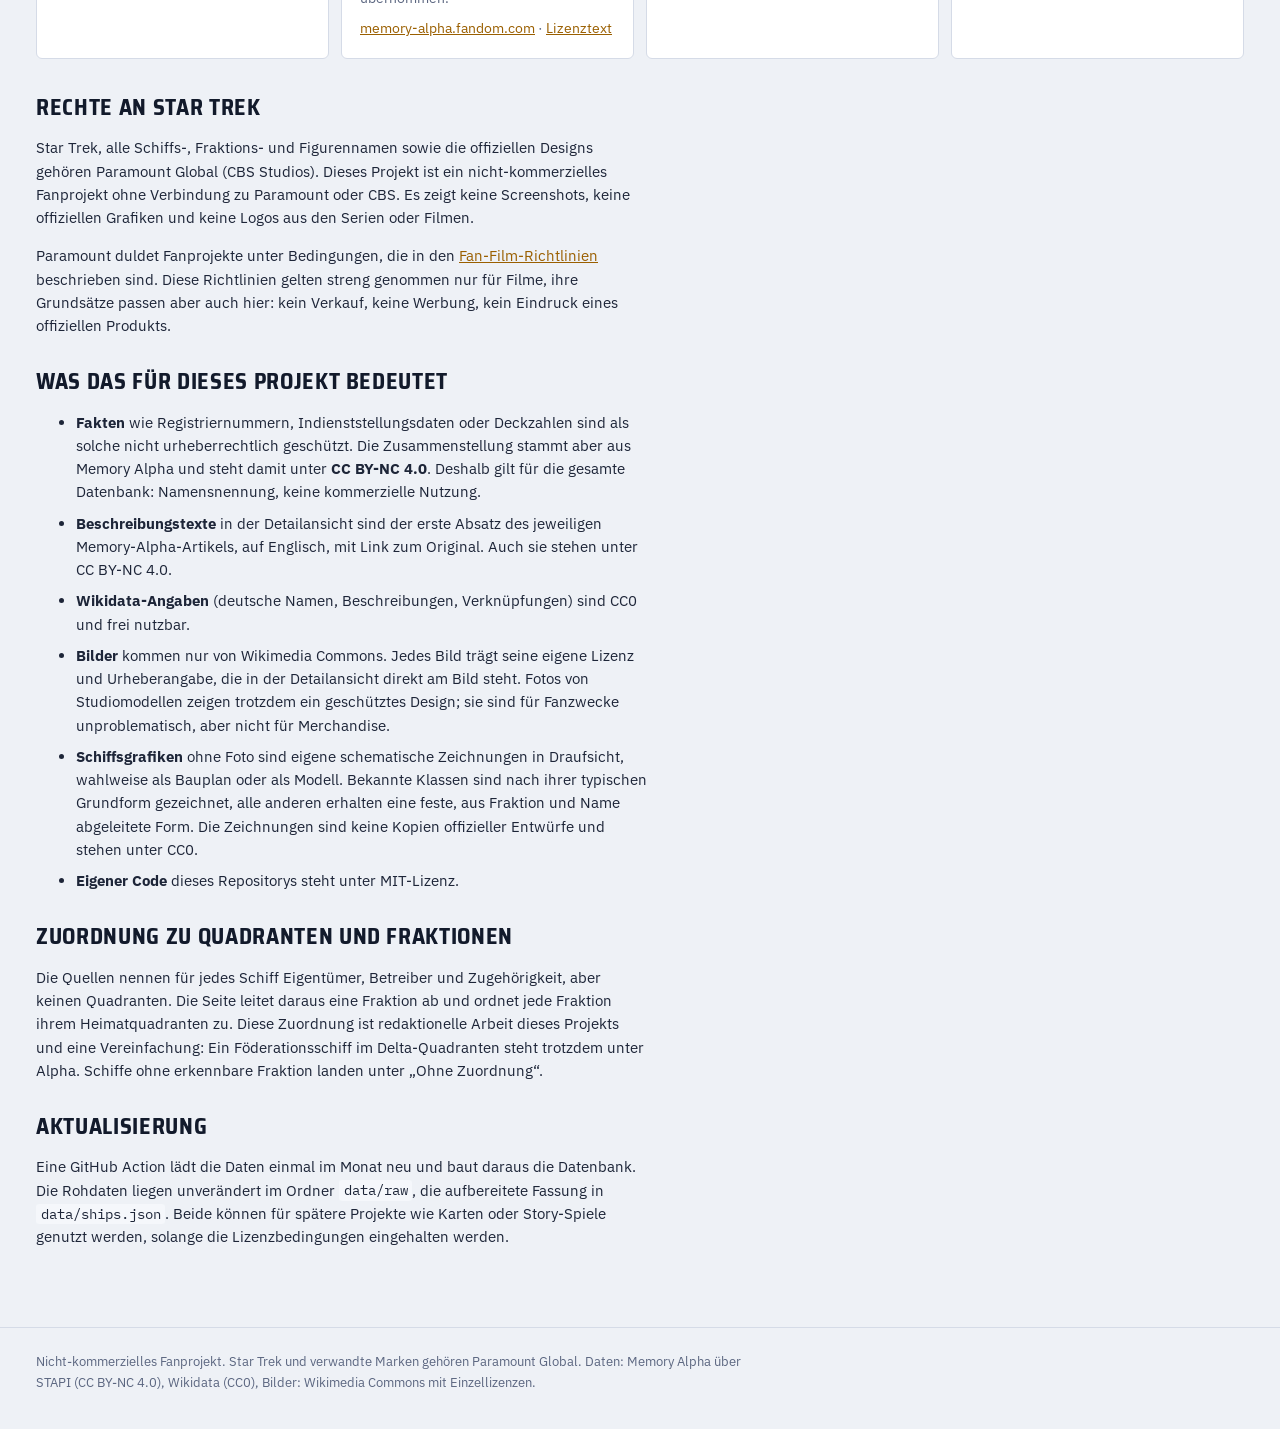
==== commit 337fc7e0: "Feinere Schiffsgrafiken mit Umschalter Bauplan/Modell Neue Zeichnungen in site/ships.js: Draufsicht " ====
--- a/site/index.html
+++ b/site/index.html
@@ -66,6 +66,11 @@
           <select id="f-status" aria-label="Status">
             <option value="">Jeder Status</option>
           </select>
+          <fieldset class="seg">
+            <legend class="sr">Zeichenstil der Schiffe</legend>
+            <label><input type="radio" name="art" id="art-bauplan" value="bauplan" checked><span>Bauplan</span></label>
+            <label><input type="radio" name="art" id="art-modell" value="modell"><span>Modell</span></label>
+          </fieldset>
           <button type="button" class="btn-ghost" id="expand-all">Alle aufklappen</button>
           <button type="button" class="btn-ghost" id="collapse-all">Alle zuklappen</button>
         </div>
@@ -94,7 +99,7 @@
           <li><strong>Beschreibungstexte</strong> in der Detailansicht sind der erste Absatz des jeweiligen Memory-Alpha-Artikels, auf Englisch, mit Link zum Original. Auch sie stehen unter CC BY-NC 4.0.</li>
           <li><strong>Wikidata-Angaben</strong> (deutsche Namen, Beschreibungen, Verknüpfungen) sind CC0 und frei nutzbar.</li>
           <li><strong>Bilder</strong> kommen nur von Wikimedia Commons. Jedes Bild trägt seine eigene Lizenz und Urheberangabe, die in der Detailansicht direkt am Bild steht. Fotos von Studiomodellen zeigen trotzdem ein geschütztes Design; sie sind für Fanzwecke unproblematisch, aber nicht für Merchandise.</li>
-          <li><strong>Schiffsgrafiken</strong> ohne Foto sind schematische Silhouetten, die dieses Projekt aus Fraktion und Schiffstyp erzeugt. Sie bilden keine offiziellen Entwürfe nach und stehen unter CC0.</li>
+          <li><strong>Schiffsgrafiken</strong> ohne Foto sind eigene schematische Zeichnungen in Draufsicht, wahlweise als Bauplan oder als Modell. Bekannte Klassen sind nach ihrer typischen Grundform gezeichnet, alle anderen erhalten eine feste, aus Fraktion und Name abgeleitete Form. Die Zeichnungen sind keine Kopien offizieller Entwürfe und stehen unter CC0.</li>
           <li><strong>Eigener Code</strong> dieses Repositorys steht unter MIT-Lizenz.</li>
         </ul>
 
@@ -123,6 +128,7 @@
 </footer>
 <!--/BODY-->
 <script src="data.js"></script>
+<script src="ships.js"></script>
 <script src="app.js"></script>
 </body>
 </html>
--- a/site/styles.css
+++ b/site/styles.css
@@ -108,7 +108,7 @@
 .sec-head p { margin: 0; font-variant-numeric: tabular-nums; }
 
 /* Steuerung */
-.controls { display: grid; gap: 12px; margin-bottom: 24px; position: sticky; top: calc(env(safe-area-inset-top, 0px) + 53px); z-index: 5; background: var(--bg); padding-block: 10px; }
+.controls { display: grid; grid-template-columns: minmax(0, 1fr); gap: 12px; margin-bottom: 24px; position: sticky; top: calc(env(safe-area-inset-top, 0px) + 53px); z-index: 5; background: var(--bg); padding-block: 10px; }
 .search { display: flex; align-items: center; gap: 10px; background: var(--surface); border: 1px solid var(--line); border-radius: var(--r); padding: 0 14px; }
 .search:focus-within { border-color: var(--accent); }
 .search svg { width: 18px; height: 18px; color: var(--muted); flex: none; }
@@ -116,14 +116,22 @@
 .filters { display: flex; flex-wrap: wrap; gap: 8px 16px; align-items: center; font-size: 14px; color: var(--muted); }
 .chk { display: flex; align-items: center; gap: 6px; cursor: pointer; }
 .chk input { accent-color: var(--accent); }
+select { max-width: 100%; }
 select, .btn-ghost {
   font: 14px/1 var(--font-body); color: var(--fg); background: var(--surface); border: 1px solid var(--line);
   border-radius: var(--r); padding: 7px 10px; cursor: pointer;
 }
 .btn-ghost:hover { border-color: var(--muted); }
+/* Umschalter Bauplan / Modell */
+.seg { display: inline-flex; margin: 0; padding: 2px; border: 1px solid var(--line); border-radius: var(--r); background: var(--surface); }
+.seg label { position: relative; cursor: pointer; }
+.seg input { position: absolute; opacity: 0; inset: 0; margin: 0; cursor: pointer; }
+.seg span { display: block; padding: 5px 10px; border-radius: 4px; font: 14px/1 var(--font-body); color: var(--muted); }
+.seg input:checked + span { background: var(--accent); color: var(--accent-ink); }
+.seg input:focus-visible + span { outline: 2px solid var(--accent); outline-offset: 2px; }
 
 /* Quadranten */
-.quadrants { display: grid; gap: 14px; }
+.quadrants { display: grid; grid-template-columns: minmax(0, 1fr); gap: 14px; }
 .quad { border: 1px solid var(--line); border-radius: var(--r); background: var(--surface); overflow: hidden; }
 .quad > summary {
   list-style: none; cursor: pointer; display: grid; grid-template-columns: 56px 1fr auto; align-items: center; gap: 16px;
@@ -138,7 +146,7 @@
 .quad-count b { display: block; color: var(--fg); font: 700 22px/1 var(--font-display); }
 .chev { transition: transform .2s; display: inline-block; margin-left: 6px; color: var(--muted); }
 details[open] > summary .chev { transform: rotate(90deg); }
-.quad-body { padding: 4px 18px 18px; display: grid; gap: 10px; }
+.quad-body { padding: 4px 18px 18px; display: grid; grid-template-columns: minmax(0, 1fr); gap: 10px; }
 
 .fac { border-top: 1px solid var(--line); }
 .fac > summary { list-style: none; cursor: pointer; display: flex; align-items: center; gap: 12px; padding: 14px 0; }
